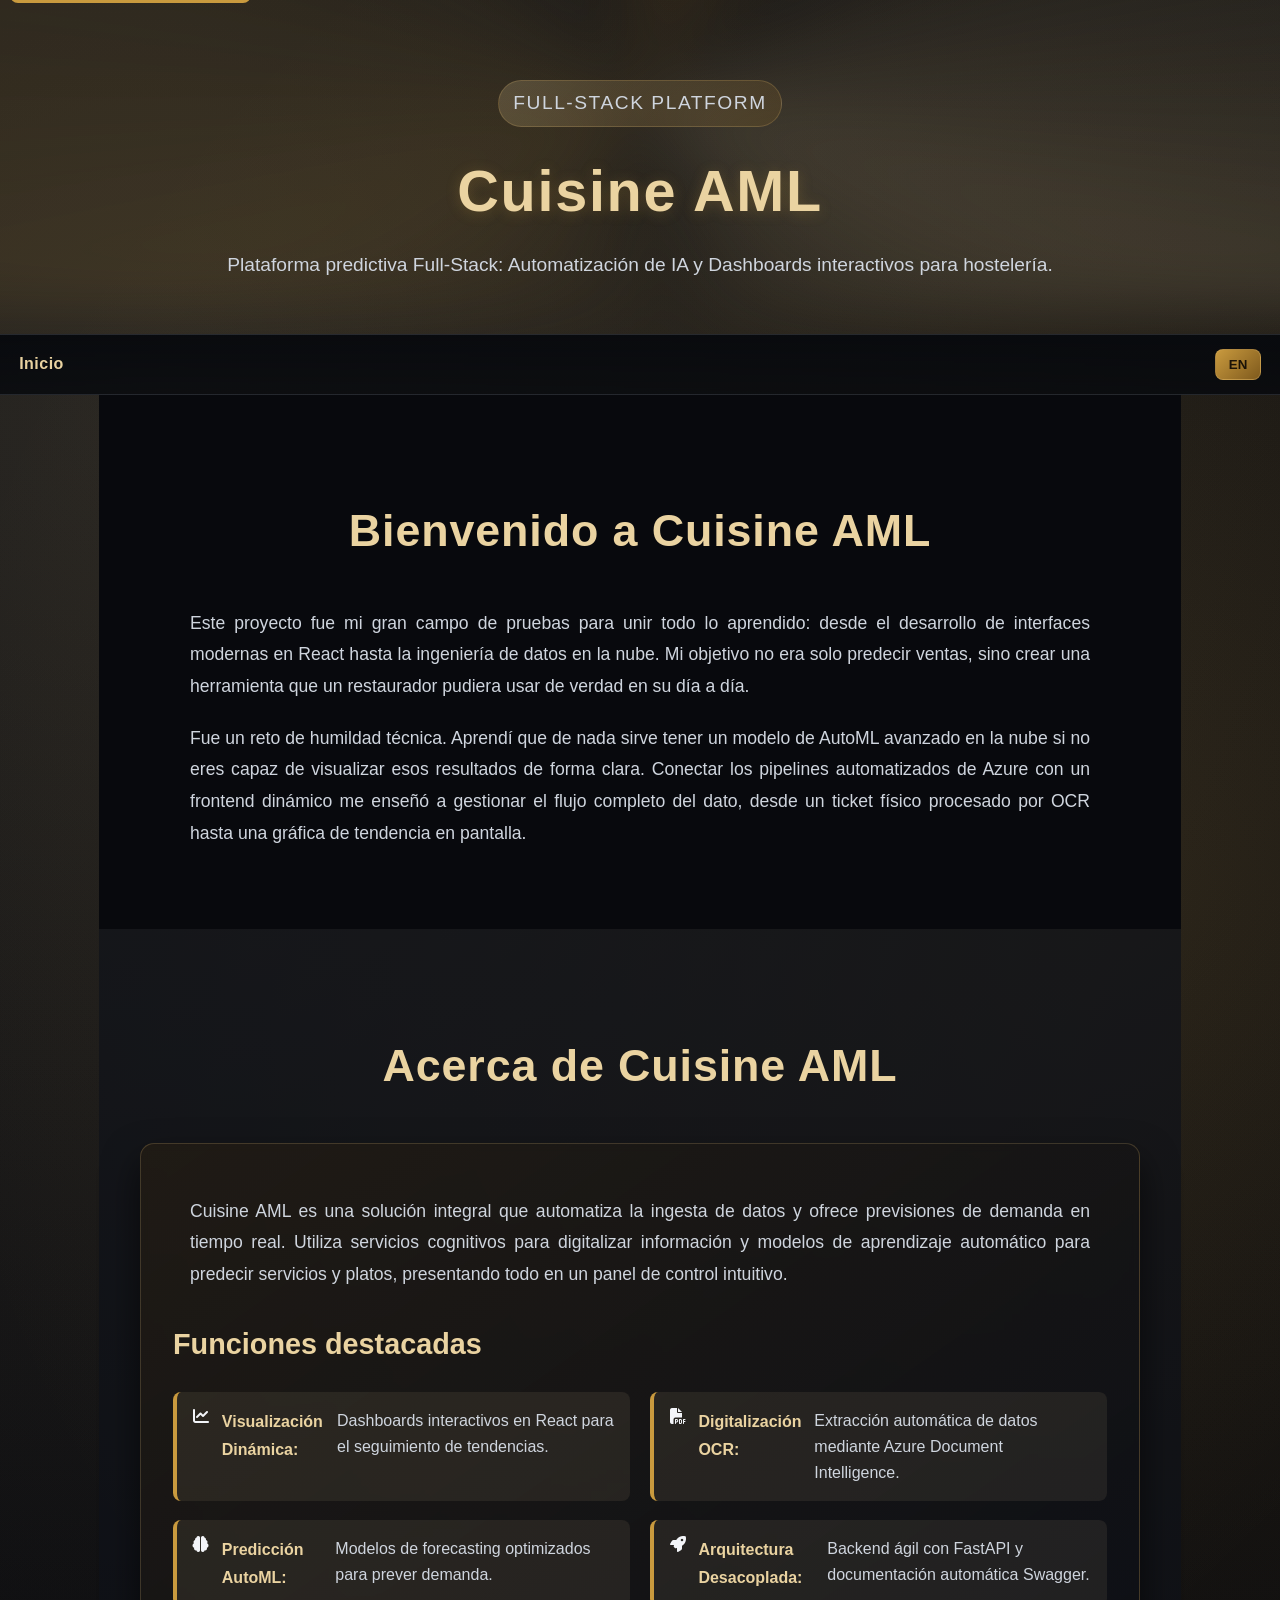
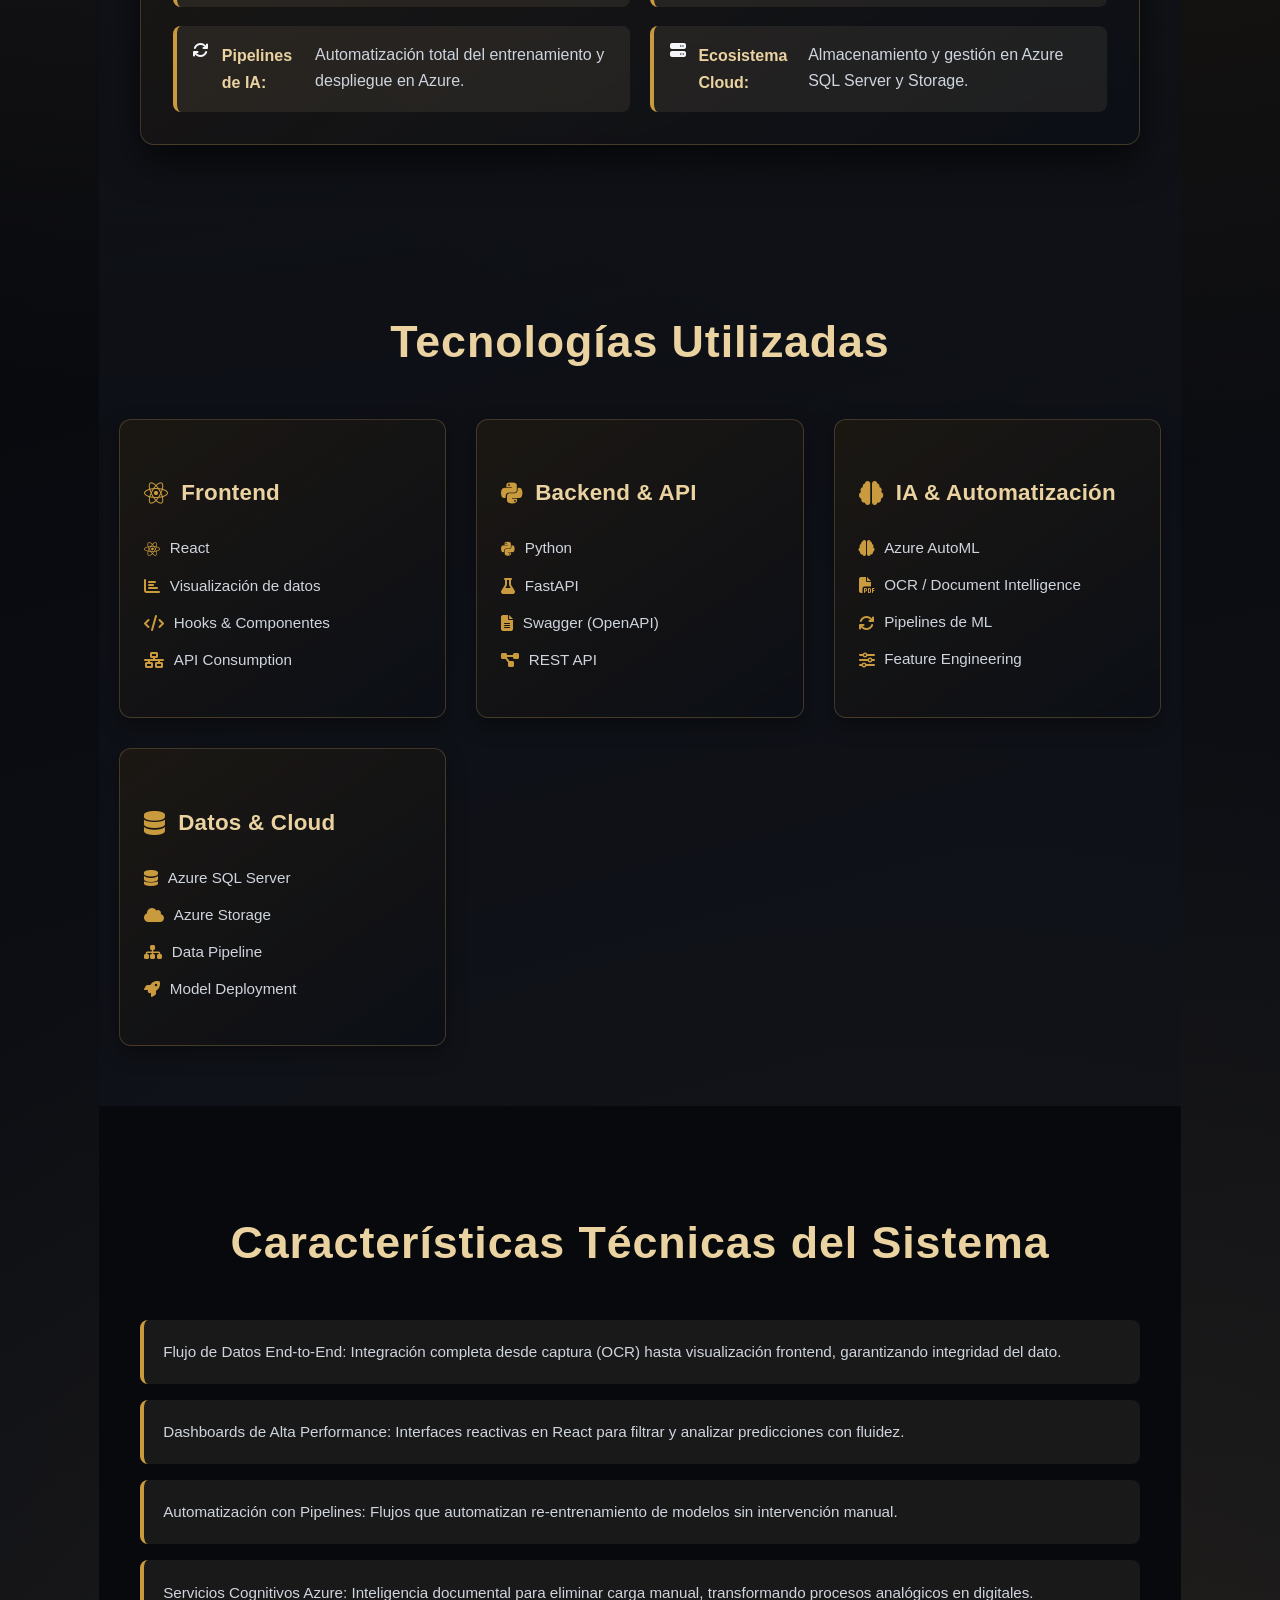
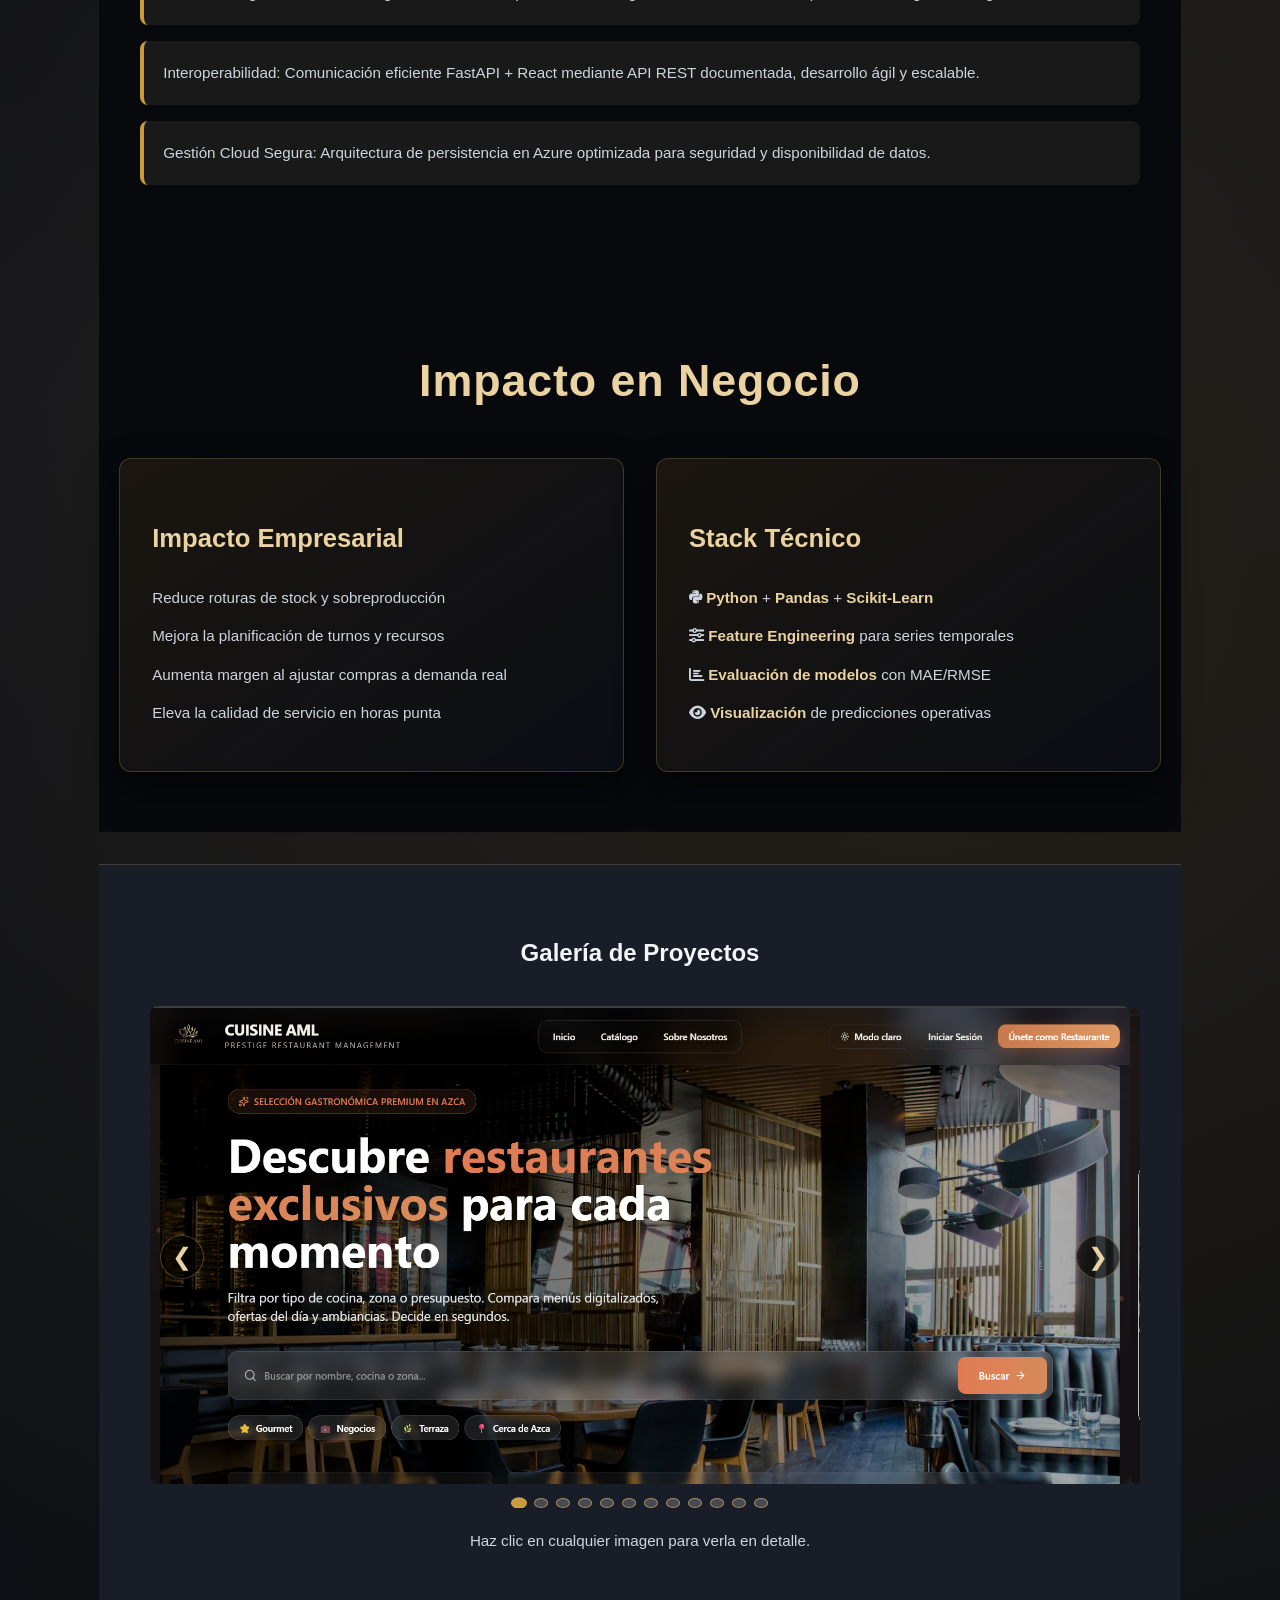
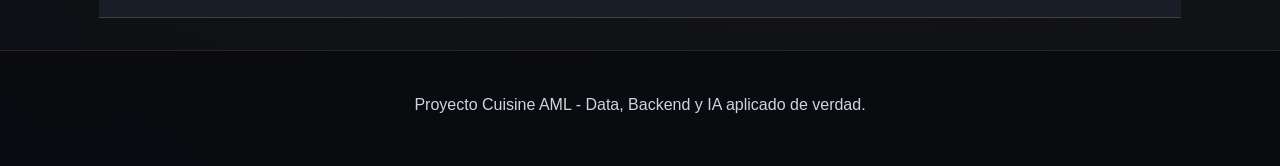
==== amlCuisine.html @ eb619cc2 "Nuevo portfolio mejorado" ====
﻿<!doctype html>
<html lang="es">
  <head>
    <meta charset="UTF-8" />
    <meta name="viewport" content="width=device-width, initial-scale=1.0" />
    <title>Cuisine AML - Plataforma predictiva Full-Stack</title>
    <meta
      name="description"
      content="Cuisine AML: Plataforma predictiva Full-Stack con Automatización de IA y Dashboards interactivos para hostelería."
    />
    <link
      rel="stylesheet"
      href="https://cdnjs.cloudflare.com/ajax/libs/font-awesome/6.2.0/css/all.min.css"
      crossorigin="anonymous"
      referrerpolicy="no-referrer"
    />
    <link rel="stylesheet" href="styles/amlCuisine.css" />
  </head>
  <body>
    <a class="skip-link" href="#main-content" data-i18n="skipToMain"
      >Saltar al contenido principal</a
    >

    <header class="hero">
      <div class="hero-inner">
        <p class="badge" data-i18n="badge">Full-Stack Platform</p>
        <h1 data-i18n="title">Cuisine AML</h1>
        <p data-i18n="subtitle">
          Plataforma predictiva Full-Stack: Automatización de IA y Dashboards
          interactivos para hostelería.
        </p>
      </div>
    </header>

    <nav aria-label="Navegacion principal">
      <a class="home-link" href="index.html" data-i18n="backHome">Inicio</a>
      <button id="lang-toggle" type="button" aria-label="Cambiar idioma">
        EN
      </button>
    </nav>

    <main id="main-content" class="container">
      <!-- SECTION: WELCOME -->
      <section id="bienvenida" aria-labelledby="welcome-title">
        <h2 id="welcome-title" data-i18n="welcomeTitle">
          Bienvenido a Cuisine AML
        </h2>
        <p data-i18n="welcomeText1">
          Este proyecto fue mi gran campo de pruebas para unir todo lo
          aprendido: desde el desarrollo de interfaces modernas en React hasta
          la ingeniería de datos en la nube. Mi objetivo no era solo predecir
          ventas, sino crear una herramienta que un restaurador pudiera usar de
          verdad en su día a día.
        </p>
        <p data-i18n="welcomeText2">
          Fue un reto de humildad técnica. Aprendí que de nada sirve tener un
          modelo de AutoML avanzado en la nube si no eres capaz de visualizar
          esos resultados de forma clara. Conectar los pipelines automatizados
          de Azure con un frontend dinámico me enseñó a gestionar el flujo
          completo del dato, desde un ticket físico procesado por OCR hasta una
          gráfica de tendencia en pantalla.
        </p>
      </section>

      <!-- SECTION: ABOUT -->
      <section id="acerca" aria-labelledby="about-title">
        <h2 id="about-title" data-i18n="aboutTitle">Acerca de Cuisine AML</h2>
        <div class="info-card">
          <p data-i18n="aboutDesc">
            Cuisine AML es una solución integral que automatiza la ingesta de
            datos y ofrece previsiones de demanda en tiempo real. Utiliza
            servicios cognitivos para digitalizar información y modelos de
            aprendizaje automático para predecir servicios y platos, presentando
            todo en un panel de control intuitivo.
          </p>
          <h3 data-i18n="featuresTitle">Funciones destacadas</h3>
          <ul class="features-list">
            <li>
              <i class="fa-solid fa-chart-line"></i>
              <strong data-i18n="feature1TitleShort"
                >Visualización Dinámica:</strong
              >
              <span data-i18n="feature1Desc">
                Dashboards interactivos en React para el seguimiento de
                tendencias.</span
              >
            </li>
            <li>
              <i class="fa-solid fa-file-pdf"></i>
              <strong data-i18n="feature2TitleShort"
                >Digitalización OCR:</strong
              >
              <span data-i18n="feature2Desc">
                Extracción automática de datos mediante Azure Document
                Intelligence.</span
              >
            </li>
            <li>
              <i class="fa-solid fa-brain"></i>
              <strong data-i18n="feature3TitleShort">Predicción AutoML:</strong>
              <span data-i18n="feature3Desc">
                Modelos de forecasting optimizados para prever demanda.</span
              >
            </li>
            <li>
              <i class="fa-solid fa-rocket"></i>
              <strong data-i18n="feature4TitleShort"
                >Arquitectura Desacoplada:</strong
              >
              <span data-i18n="feature4Desc">
                Backend ágil con FastAPI y documentación automática
                Swagger.</span
              >
            </li>
            <li>
              <i class="fa-solid fa-arrows-rotate"></i>
              <strong data-i18n="feature5TitleShort">Pipelines de IA:</strong>
              <span data-i18n="feature5Desc">
                Automatización total del entrenamiento y despliegue en
                Azure.</span
              >
            </li>
            <li>
              <i class="fa-solid fa-server"></i>
              <strong data-i18n="feature6TitleShort">Ecosistema Cloud:</strong>
              <span data-i18n="feature6Desc">
                Almacenamiento y gestión en Azure SQL Server y Storage.</span
              >
            </li>
          </ul>
        </div>
      </section>

      <!-- SECTION: TECH STACK -->
      <section id="tecnologias" aria-labelledby="tech-title">
        <h2 id="tech-title" data-i18n="techTableTitle">
          Tecnologías Utilizadas
        </h2>
        <div class="tech-container">
          <div class="tech-block">
            <h3>
              <i class="fa-brands fa-react"></i>
              <span data-i18n="techFrontend">Frontend</span>
            </h3>
            <ul>
              <li><i class="fa-brands fa-react"></i> React</li>
              <li>
                <i class="fa-solid fa-chart-bar"></i> Visualización de datos
              </li>
              <li><i class="fa-solid fa-code"></i> Hooks & Componentes</li>
              <li><i class="fa-solid fa-network-wired"></i> API Consumption</li>
            </ul>
          </div>
          <div class="tech-block">
            <h3>
              <i class="fa-brands fa-python"></i>
              <span data-i18n="techBackend">Backend & API</span>
            </h3>
            <ul>
              <li><i class="fa-brands fa-python"></i> Python</li>
              <li><i class="fa-solid fa-flask"></i> FastAPI</li>
              <li><i class="fa-solid fa-file-lines"></i> Swagger (OpenAPI)</li>
              <li><i class="fa-solid fa-diagram-project"></i> REST API</li>
            </ul>
          </div>
          <div class="tech-block">
            <h3>
              <i class="fa-solid fa-brain"></i>
              <span data-i18n="techAI">IA & Automatización</span>
            </h3>
            <ul>
              <li><i class="fa-solid fa-brain"></i> Azure AutoML</li>
              <li>
                <i class="fa-solid fa-file-pdf"></i> OCR / Document Intelligence
              </li>
              <li><i class="fa-solid fa-arrows-rotate"></i> Pipelines de ML</li>
              <li><i class="fa-solid fa-sliders"></i> Feature Engineering</li>
            </ul>
          </div>
          <div class="tech-block">
            <h3>
              <i class="fa-solid fa-database"></i>
              <span data-i18n="techData">Datos & Cloud</span>
            </h3>
            <ul>
              <li><i class="fa-solid fa-database"></i> Azure SQL Server</li>
              <li><i class="fa-solid fa-cloud"></i> Azure Storage</li>
              <li><i class="fa-solid fa-sitemap"></i> Data Pipeline</li>
              <li><i class="fa-solid fa-rocket"></i> Model Deployment</li>
            </ul>
          </div>
        </div>
      </section>

      <!-- SECTION: TECHNICAL FEATURES -->
      <section id="caracteristicas" aria-labelledby="tech-features-title">
        <h2 id="tech-features-title" data-i18n="techFeaturesTitle">
          Características Técnicas del Sistema
        </h2>
        <div class="tech-features">
          <ul>
            <li data-i18n="techFeat1">
              <i class="fa-solid fa-check"></i>
              <strong>Flujo de Datos End-to-End:</strong> Integración completa
              desde captura (OCR) hasta visualización frontend, garantizando
              integridad del dato.
            </li>
            <li data-i18n="techFeat2">
              <i class="fa-solid fa-bolt"></i>
              <strong>Dashboards de Alta Performance:</strong> Interfaces
              reactivas en React para filtrar y analizar predicciones con
              fluidez.
            </li>
            <li data-i18n="techFeat3">
              <i class="fa-solid fa-arrows-rotate"></i>
              <strong>Automatización con Pipelines:</strong> Flujos que
              automatizan re-entrenamiento de modelos sin intervención manual.
            </li>
            <li data-i18n="techFeat4">
              <i class="fa-solid fa-brain"></i>
              <strong>Servicios Cognitivos Azure:</strong> Inteligencia
              documental para eliminar carga manual, transformando procesos
              analógicos en digitales.
            </li>
            <li data-i18n="techFeat5">
              <i class="fa-solid fa-link"></i>
              <strong>Interoperabilidad:</strong> Comunicación eficiente FastAPI
              + React mediante API REST documentada, desarrollo ágil y
              escalable.
            </li>
            <li data-i18n="techFeat6">
              <i class="fa-solid fa-shield"></i>
              <strong>Gestión Cloud Segura:</strong> Arquitectura de
              persistencia en Azure optimizada para seguridad y disponibilidad
              de datos.
            </li>
          </ul>
        </div>
      </section>

      <!-- SECTION: IMPACT & BUSINESS -->
      <section id="impacto" aria-label="Impacto y capacidades">
        <h2 data-i18n="impactAndBizTitle">Impacto en Negocio</h2>
        <div class="grid-two">
          <article class="card impact-card">
            <h3 data-i18n="impactTitle">
              <i class="fa-solid fa-chart-line"></i> Impacto Empresarial
            </h3>
            <ul>
              <li data-i18n="impact1">
                <i class="fa-solid fa-check"></i> Reduce roturas de stock y
                sobreproducción
              </li>
              <li data-i18n="impact2">
                <i class="fa-solid fa-check"></i> Mejora la planificación de
                turnos y recursos
              </li>
              <li data-i18n="impact3">
                <i class="fa-solid fa-check"></i> Aumenta margen al ajustar
                compras a demanda real
              </li>
              <li data-i18n="impact4">
                <i class="fa-solid fa-check"></i> Eleva la calidad de servicio
                en horas punta
              </li>
            </ul>
          </article>

          <article class="card impact-card">
            <h3 data-i18n="techTitle">
              <i class="fa-solid fa-wrench"></i> Stack Técnico
            </h3>
            <ul>
              <li>
                <i class="fa-brands fa-python"></i> <strong>Python</strong> +
                <strong>Pandas</strong> + <strong>Scikit-Learn</strong>
              </li>
              <li>
                <i class="fa-solid fa-sliders"></i>
                <strong>Feature Engineering</strong> para series temporales
              </li>
              <li>
                <i class="fa-solid fa-chart-bar"></i>
                <strong>Evaluación de modelos</strong> con MAE/RMSE
              </li>
              <li>
                <i class="fa-solid fa-eye"></i>
                <strong>Visualización</strong> de predicciones operativas
              </li>
            </ul>
          </article>
        </div>
      </section>

      <!-- SECTION: GALLERY -->
      <section id="galeria" aria-labelledby="gallery-title">
        <h2 id="gallery-title" data-i18n="galeriaTitle">
          Galería de Proyectos
        </h2>
        <div class="carousel-container">
          <div class="carousel">
            <img
              src="./icons/AmlCousineFoto1.png"
              alt="Cuisine AML 1"
              loading="lazy"
              decoding="async"
            />
            <img
              src="./icons/AmlCousineFoto2.png"
              alt="Cuisine AML 2"
              loading="lazy"
              decoding="async"
            />
            <img
              src="./icons/AmlCousineFoto3.png"
              alt="Cuisine AML 3"
              loading="lazy"
              decoding="async"
            />
            <img
              src="./icons/AmlCousineFoto4.png"
              alt="Cuisine AML 4"
              loading="lazy"
              decoding="async"
            />
            <img
              src="./icons/AmlCousineFoto5.png"
              alt="Cuisine AML 5"
              loading="lazy"
              decoding="async"
            />
            <img
              src="./icons/AmlCousineFoto6.png"
              alt="Cuisine AML 6"
              loading="lazy"
              decoding="async"
            />
            <img
              src="./icons/AmlCousineFoto7.png"
              alt="Cuisine AML 7"
              loading="lazy"
              decoding="async"
            />
            <img
              src="./icons/AmlCousineFoto8.png"
              alt="Cuisine AML 8"
              loading="lazy"
              decoding="async"
            />
            <img
              src="./icons/AmlCousineFoto9.png"
              alt="Cuisine AML 9"
              loading="lazy"
              decoding="async"
            />
            <img
              src="./icons/AmlCousineFoto10.png"
              alt="Cuisine AML 10"
              loading="lazy"
              decoding="async"
            />
            <img
              src="./icons/AmlCousineFoto11.png"
              alt="Cuisine AML 11"
              loading="lazy"
              decoding="async"
            />
            <img
              src="./icons/AmlCousineFoto12.png"
              alt="Cuisine AML 12"
              loading="lazy"
              decoding="async"
            />
          </div>
          <button class="carousel-arrow left" aria-label="Anterior">
            &#10094;
          </button>
          <button class="carousel-arrow right" aria-label="Siguiente">
            &#10095;
          </button>
          <div class="carousel-dots" aria-label="Selector de diapositiva"></div>
        </div>
        <p data-i18n="galeriaInstruction">
          Haz clic en cualquier imagen para verla en detalle.
        </p>
      </section>
    </main>

    <!-- MODAL PARA AMPLIAR IMAGEN -->
    <div id="modal" class="modal" role="dialog" aria-modal="true">
      <div class="modal-content">
        <button
          class="modal-arrow modal-arrow-left"
          aria-label="Imagen anterior"
        >
          &#10094;
        </button>
        <img id="modal-image" src="" alt="Imagen ampliada" />
        <button
          class="modal-arrow modal-arrow-right"
          aria-label="Imagen siguiente"
        >
          &#10095;
        </button>
        <span class="modal-close" aria-label="Cerrar modal">&times;</span>
      </div>
    </div>

    <footer>
      <p data-i18n="footer">
        Proyecto Cuisine AML - Data, Backend y IA aplicado de verdad.
      </p>
    </footer>

    <script>
      const translations = {
        es: {
          skipToMain: "Saltar al contenido principal",
          backHome: "Inicio",
          badge: "Full-Stack Platform",
          title: "Cuisine AML",
          subtitle:
            "Plataforma predictiva Full-Stack: Automatización de IA y Dashboards interactivos para hostelería.",
          welcomeTitle: "Bienvenido a Cuisine AML",
          welcomeText1:
            "Este proyecto fue mi gran campo de pruebas para unir todo lo aprendido: desde el desarrollo de interfaces modernas en React hasta la ingeniería de datos en la nube. Mi objetivo no era solo predecir ventas, sino crear una herramienta que un restaurador pudiera usar de verdad en su día a día.",
          welcomeText2:
            "Fue un reto de humildad técnica. Aprendí que de nada sirve tener un modelo de AutoML avanzado en la nube si no eres capaz de visualizar esos resultados de forma clara. Conectar los pipelines automatizados de Azure con un frontend dinámico me enseñó a gestionar el flujo completo del dato, desde un ticket físico procesado por OCR hasta una gráfica de tendencia en pantalla.",
          aboutTitle: "Acerca de Cuisine AML",
          aboutDesc:
            "Cuisine AML es una solución integral que automatiza la ingesta de datos y ofrece previsiones de demanda en tiempo real. Utiliza servicios cognitivos para digitalizar información y modelos de aprendizaje automático para predecir servicios y platos, presentando todo en un panel de control intuitivo.",
          featuresTitle: "Funciones destacadas",
          feature1TitleShort: "Visualización Dinámica:",
          feature1Desc:
            "Dashboards interactivos en React para el seguimiento de tendencias.",
          feature2TitleShort: "Digitalización OCR:",
          feature2Desc:
            "Extracción automática de datos mediante Azure Document Intelligence.",
          feature3TitleShort: "Predicción AutoML:",
          feature3Desc:
            "Modelos de forecasting optimizados para prever demanda.",
          feature4TitleShort: "Arquitectura Desacoplada:",
          feature4Desc:
            "Backend ágil con FastAPI y documentación automática Swagger.",
          feature5TitleShort: "Pipelines de IA:",
          feature5Desc:
            "Automatización total del entrenamiento y despliegue en Azure.",
          feature6TitleShort: "Ecosistema Cloud:",
          feature6Desc:
            "Almacenamiento y gestión en Azure SQL Server y Storage.",
          techTableTitle: "Tecnologías Utilizadas",
          techFrontend: "Frontend",
          techBackend: "Backend & API",
          techAI: "IA & Automatización",
          techData: "Datos & Cloud",
          techFeaturesTitle: "Características Técnicas del Sistema",
          techFeat1:
            "Flujo de Datos End-to-End: Integración completa desde captura (OCR) hasta visualización frontend, garantizando integridad del dato.",
          techFeat2:
            "Dashboards de Alta Performance: Interfaces reactivas en React para filtrar y analizar predicciones con fluidez.",
          techFeat3:
            "Automatización con Pipelines: Flujos que automatizan re-entrenamiento de modelos sin intervención manual.",
          techFeat4:
            "Servicios Cognitivos Azure: Inteligencia documental para eliminar carga manual, transformando procesos analógicos en digitales.",
          techFeat5:
            "Interoperabilidad: Comunicación eficiente FastAPI + React mediante API REST documentada, desarrollo ágil y escalable.",
          techFeat6:
            "Gestión Cloud Segura: Arquitectura de persistencia en Azure optimizada para seguridad y disponibilidad de datos.",
          impactAndBizTitle: "Impacto en Negocio",
          impactTitle: "Impacto Empresarial",
          impact1: "Reduce roturas de stock y sobreproducción",
          impact2: "Mejora la planificación de turnos y recursos",
          impact3: "Aumenta margen al ajustar compras a demanda real",
          impact4: "Eleva la calidad de servicio en horas punta",
          techTitle: "Stack Técnico",
          galeriaTitle: "Galería de Proyectos",
          galeriaInstruction:
            "Haz clic en cualquier imagen para verla en detalle.",
          footer:
            "Proyecto Cuisine AML - Data, Backend y IA aplicado de verdad.",
        },
        en: {
          skipToMain: "Skip to main content",
          backHome: "Home",
          badge: "Full-Stack Platform",
          title: "Cuisine AML",
          subtitle:
            "Full-Stack Predictive Platform: AI Automation & Interactive Dashboards for Hospitality.",
          welcomeTitle: "Welcome to Cuisine AML",
          welcomeText1:
            "This project was my great testing ground to bring together everything I've learned: from developing modern interfaces in React to cloud data engineering. My goal wasn't just to predict sales, but to create a tool that a restaurant owner could actually use in their daily operations.",
          welcomeText2:
            "It was a challenge of technical humility. I learned that having an advanced AutoML model in the cloud means nothing if you can't visualize those results clearly. Connecting automated Azure pipelines with a dynamic frontend taught me how to manage the complete data flow, from a physical ticket processed by OCR to a trend chart on screen.",
          aboutTitle: "About Cuisine AML",
          aboutDesc:
            "Cuisine AML is a comprehensive solution that automates data ingestion and delivers real-time demand forecasting. It uses cognitive services to digitize information and machine learning models to predict services and dishes, presenting everything in an intuitive control panel.",
          featuresTitle: "Key Features",
          feature1TitleShort: "Dynamic Visualization:",
          feature1Desc:
            "Interactive React dashboards for tracking trends and forecasts.",
          feature2TitleShort: "OCR Digitization:",
          feature2Desc:
            "Automatic data extraction via Azure Document Intelligence.",
          feature3TitleShort: "AutoML Forecasting:",
          feature3Desc: "Optimized forecasting models to predict demand.",
          feature4TitleShort: "Decoupled Architecture:",
          feature4Desc:
            "Agile backend with FastAPI and automatic Swagger documentation.",
          feature5TitleShort: "AI Pipelines:",
          feature5Desc:
            "Full automation of model training and deployment in Azure.",
          feature6TitleShort: "Cloud Ecosystem:",
          feature6Desc:
            "Storage and management on Azure SQL Server and Storage.",
          techTableTitle: "Technologies Used",
          techFrontend: "Frontend",
          techBackend: "Backend & API",
          techAI: "AI & Automation",
          techData: "Data & Cloud",
          techFeaturesTitle: "Technical System Features",
          techFeat1:
            "End-to-End Data Flow: Complete integration from capture (OCR) to frontend visualization, ensuring data integrity.",
          techFeat2:
            "High-Performance Dashboards: Reactive interfaces in React to filter and analyze forecasts smoothly.",
          techFeat3:
            "Automation with Pipelines: Flows that automate model retraining without manual intervention.",
          techFeat4:
            "Azure Cognitive Services: Document intelligence to eliminate manual data entry, transforming analog processes to digital.",
          techFeat5:
            "Interoperability: Efficient FastAPI + React communication via documented REST API, agile and scalable development.",
          techFeat6:
            "Secure Cloud Management: Persistence architecture in Azure optimized for security and data availability.",
          impactAndBizTitle: "Business Impact",
          impactTitle: "Business Impact",
          impact1: "Reduces stockouts and overproduction",
          impact2: "Improves shift and resource planning",
          impact3: "Increases margin by aligning purchases with real demand",
          impact4: "Improves service quality during peak hours",
          techTitle: "Technical Stack",
          galeriaTitle: "Project Gallery",
          galeriaInstruction: "Click any image to view it in detail.",
          footer: "Cuisine AML project - Applied Data, Backend and AI.",
        },
      };

      let currentLang = "es";

      function updateLanguage() {
        document.documentElement.lang = currentLang;
        document.querySelectorAll("[data-i18n]").forEach((el) => {
          const key = el.getAttribute("data-i18n");
          const value =
            translations[currentLang] && translations[currentLang][key];
          if (value) el.textContent = value;
        });
      }

      const langToggle = document.getElementById("lang-toggle");
      langToggle.addEventListener("click", () => {
        currentLang = currentLang === "es" ? "en" : "es";
        langToggle.textContent = currentLang === "es" ? "EN" : "ES";
        langToggle.setAttribute(
          "aria-label",
          currentLang === "es" ? "Switch language" : "Cambiar idioma",
        );
        updateLanguage();
      });

      updateLanguage();

      // Carrusel manual + autoplay robusto
      const carousel = document.querySelector(".carousel");
      const images = document.querySelectorAll(".carousel img");
      const leftArrow = document.querySelector(".carousel-arrow.left");
      const rightArrow = document.querySelector(".carousel-arrow.right");
      const carouselContainer = document.querySelector(".carousel-container");
      const dotsContainer = document.querySelector(".carousel-dots");
      let index = 0;
      const totalImages = images.length;
      let autoPlayInterval = null;
      let touchStartX = 0;
      let touchEndX = 0;

      const hasCarousel =
        carousel && leftArrow && rightArrow && totalImages > 0;

      function showImage(i) {
        if (!hasCarousel) return;
        const imageWidth = images[0].offsetWidth;
        carousel.style.transform = `translateX(${-i * imageWidth}px)`;
        if (dotsContainer) {
          dotsContainer
            .querySelectorAll(".carousel-dot")
            .forEach((dot, dotIndex) => {
              dot.classList.toggle("active", dotIndex === index);
            });
        }
      }

      function nextImage() {
        if (!hasCarousel) return;
        index = (index + 1) % totalImages;
        showImage(index);
      }

      function prevImage() {
        if (!hasCarousel) return;
        index = (index - 1 + totalImages) % totalImages;
        showImage(index);
      }

      function stopAutoPlay() {
        if (autoPlayInterval) {
          clearInterval(autoPlayInterval);
          autoPlayInterval = null;
        }
      }

      function startAutoPlay() {
        if (!hasCarousel || autoPlayInterval || totalImages < 2) return;
        autoPlayInterval = setInterval(nextImage, 5000);
      }

      function renderDots() {
        if (!dotsContainer || totalImages < 2) return;
        dotsContainer.innerHTML = "";
        for (let i = 0; i < totalImages; i += 1) {
          const dot = document.createElement("button");
          dot.type = "button";
          dot.className = "carousel-dot";
          dot.setAttribute("aria-label", `Ir a imagen ${i + 1}`);
          dot.addEventListener("click", () => {
            index = i;
            showImage(index);
            stopAutoPlay();
            startAutoPlay();
          });
          dotsContainer.appendChild(dot);
        }
      }

      function handleSwipe() {
        if (touchStartX - touchEndX > 50) {
          nextImage();
        } else if (touchEndX - touchStartX > 50) {
          prevImage();
        }
      }

      if (hasCarousel) {
        renderDots();

        rightArrow.addEventListener("click", () => {
          nextImage();
          stopAutoPlay();
          startAutoPlay();
        });

        leftArrow.addEventListener("click", () => {
          prevImage();
          stopAutoPlay();
          startAutoPlay();
        });

        carousel.addEventListener("mouseenter", stopAutoPlay);
        carousel.addEventListener("mouseleave", startAutoPlay);

        if (carouselContainer) {
          carouselContainer.addEventListener(
            "touchstart",
            (e) => {
              touchStartX = e.changedTouches[0].screenX;
              stopAutoPlay();
            },
            { passive: true },
          );
          carouselContainer.addEventListener(
            "touchend",
            (e) => {
              touchEndX = e.changedTouches[0].screenX;
              handleSwipe();
              startAutoPlay();
            },
            { passive: true },
          );
        }

        document.addEventListener("visibilitychange", () => {
          if (document.hidden) stopAutoPlay();
          else startAutoPlay();
        });

        showImage(index);
        startAutoPlay();
      }

      // Modal para ampliar imagen y navegación dentro del modal
      let currentModalIndex = 0;
      const modal = document.getElementById("modal");
      const modalImage = document.getElementById("modal-image");
      const modalClose = document.querySelector(".modal-close");
      const modalArrowLeft = document.querySelector(".modal-arrow-left");
      const modalArrowRight = document.querySelector(".modal-arrow-right");
      const hasModal =
        modal &&
        modalImage &&
        modalClose &&
        modalArrowLeft &&
        modalArrowRight &&
        totalImages > 0;

      if (hasModal) {
        images.forEach((img, i) => {
          img.addEventListener("click", () => {
            currentModalIndex = i;
            modal.classList.add("active");
            modalImage.src = img.src;
            stopAutoPlay();
          });
        });
      }

      function updateModalImage(index) {
        if (!hasModal) return;
        modalImage.src = images[index].src;
      }

      if (hasModal) {
        modalArrowLeft.addEventListener("click", (e) => {
          e.stopPropagation();
          currentModalIndex =
            (currentModalIndex - 1 + totalImages) % totalImages;
          updateModalImage(currentModalIndex);
        });

        modalArrowRight.addEventListener("click", (e) => {
          e.stopPropagation();
          currentModalIndex = (currentModalIndex + 1) % totalImages;
          updateModalImage(currentModalIndex);
        });

        modalClose.addEventListener("click", () => {
          modal.classList.remove("active");
          startAutoPlay();
        });

        modal.addEventListener("click", (e) => {
          if (e.target === modal) {
            modal.classList.remove("active");
            startAutoPlay();
          }
        });
      }

      // Cerrar modal con tecla Escape y navegación con flechas del teclado
      document.addEventListener("keydown", (e) => {
        if (!hasModal) return;
        if (modal.classList.contains("active")) {
          if (e.key === "Escape") {
            modal.classList.remove("active");
            startAutoPlay();
          } else if (e.key === "ArrowLeft") {
            currentModalIndex =
              (currentModalIndex - 1 + totalImages) % totalImages;
            updateModalImage(currentModalIndex);
          } else if (e.key === "ArrowRight") {
            currentModalIndex = (currentModalIndex + 1) % totalImages;
            updateModalImage(currentModalIndex);
          }
        }
      });

      // Ajuste del carrusel al redimensionar la ventana
      window.addEventListener("resize", () => {
        if (hasCarousel) showImage(index);
      });
    </script>
  </body>
</html>
---- styles/amlCuisine.css ----
:root {
  --bg-dark: #08090d;
  --bg-mid: #11141b;
  --bg-soft: #181d27;
  --gold-main: #c99a3e;
  --gold-bright: #ead3a1;
  --gold-deep: #7f5a1d;
  --text-main: #f3f5f9;
  --text-soft: #cfd5de;
  --border-soft: rgba(212, 175, 104, 0.24);
  --shadow-heavy: 0 18px 36px rgba(0, 0, 0, 0.58);
}

* {
  box-sizing: border-box;
}

html {
  scroll-behavior: smooth;
}

body {
  margin: 0;
  font-family: "Trebuchet MS", "Segoe UI", Tahoma, Geneva, Verdana, sans-serif;
  background:
    radial-gradient(
      circle at 12% 8%,
      rgba(234, 211, 161, 0.16),
      transparent 34%
    ),
    radial-gradient(
      circle at 86% 18%,
      rgba(201, 154, 62, 0.14),
      transparent 28%
    ),
    radial-gradient(circle at 72% 76%, rgba(127, 90, 29, 0.2), transparent 38%),
    linear-gradient(
      165deg,
      #05060a 0%,
      var(--bg-dark) 34%,
      var(--bg-mid) 68%,
      #0a0d12 100%
    );
  color: var(--text-main);
  line-height: 1.7;
  min-height: 100vh;
}

.skip-link {
  position: absolute;
  top: -40px;
  left: 10px;
  background: var(--gold-main);
  color: #0b0f16;
  font-weight: 700;
  text-decoration: none;
  padding: 0.5rem 0.85rem;
  border-radius: 8px;
  z-index: 1000;
}

.skip-link:focus {
  top: 10px;
}

.hero {
  padding: 5rem 1.2rem 3.3rem;
  text-align: center;
  position: relative;
  overflow: hidden;
}

.hero::before {
  content: "";
  position: absolute;
  inset: -35% -10% auto -10%;
  height: 130%;
  background: conic-gradient(
    from 50deg,
    transparent 0deg,
    rgba(234, 211, 161, 0.16) 55deg,
    transparent 120deg,
    rgba(201, 154, 62, 0.14) 200deg,
    transparent 285deg,
    rgba(127, 90, 29, 0.2) 330deg,
    transparent 360deg
  );
  filter: blur(32px);
  animation: glowRotate 24s linear infinite;
  pointer-events: none;
}

.hero-inner {
  max-width: 920px;
  margin: 0 auto;
  position: relative;
  z-index: 2;
}

.badge {
  display: inline-block;
  margin: 0;
  padding: 0.4rem 0.9rem;
  background: linear-gradient(
    135deg,
    rgba(234, 211, 161, 0.2),
    rgba(127, 90, 29, 0.24)
  );
  border: 1px solid var(--border-soft);
  border-radius: 999px;
  color: var(--gold-bright);
  font-size: 0.84rem;
  letter-spacing: 0.08em;
  text-transform: uppercase;
}

h1 {
  margin: 1rem 0 0.45rem;
  font-size: clamp(2.1rem, 5vw, 3.6rem);
  color: var(--gold-bright);
  letter-spacing: 0.03em;
  text-shadow: 0 2px 14px rgba(201, 154, 62, 0.25);
}

.hero p {
  margin: 0;
  color: var(--text-soft);
  font-size: clamp(1rem, 2.3vw, 1.2rem);
}

nav {
  position: sticky;
  top: 0;
  z-index: 100;
  display: flex;
  justify-content: space-between;
  align-items: center;
  gap: 1rem;
  padding: 0.85rem 1.2rem;
  background: linear-gradient(
    180deg,
    rgba(8, 10, 14, 0.96),
    rgba(8, 10, 14, 0.86)
  );
  backdrop-filter: blur(8px);
  border-top: 1px solid rgba(205, 214, 230, 0.14);
  border-bottom: 1px solid rgba(205, 214, 230, 0.14);
}

.home-link {
  color: var(--gold-bright);
  text-decoration: none;
  font-weight: 700;
  letter-spacing: 0.03em;
  transition: opacity 0.3s ease;
}

.home-link:hover {
  opacity: 0.8;
}

#lang-toggle {
  border: 1px solid rgba(212, 175, 104, 0.38);
  background: linear-gradient(135deg, var(--gold-main), var(--gold-deep));
  color: #1a1207;
  font-weight: 800;
  border-radius: 8px;
  padding: 0.45rem 0.78rem;
  cursor: pointer;
  transition:
    transform 0.2s ease,
    filter 0.2s ease;
}

#lang-toggle:hover {
  transform: translateY(-1px);
  filter: brightness(1.07);
}

.container {
  max-width: 1120px;
  margin: 0 auto;
  padding: 0 1.2rem;
}

/* SECTIONS STYLING */
main {
  padding: 0;
}

#bienvenida,
#acerca,
#tecnologias,
#caracteristicas,
#impacto {
  padding: 60px 20px;
  margin: 0;
}

#bienvenida,
#caracteristicas,
#impacto {
  background-color: var(--bg-dark);
}

#acerca,
#tecnologias {
  background-color: rgba(16, 19, 26, 0.72);
}

#bienvenida h2,
#acerca h2,
#tecnologias h2,
#caracteristicas h2,
#impacto h2 {
  font-size: 2.8rem;
  color: var(--gold-bright);
  margin-bottom: 40px;
  text-align: center;
  animation: fadeIn 1.2s ease forwards;
  letter-spacing: 0.02em;
}

#bienvenida p,
#acerca p {
  font-size: 1.1rem;
  color: var(--text-soft);
  max-width: 900px;
  margin: 20px auto;
  line-height: 1.8;
  text-align: justify;
}

/* INFO CARD */
.info-card {
  background: linear-gradient(
    145deg,
    rgba(38, 30, 19, 0.66) 0%,
    rgba(12, 15, 22, 0.9) 100%
  );
  padding: 2rem;
  border-radius: 14px;
  box-shadow: var(--shadow-heavy);
  border: 1px solid var(--border-soft);
  max-width: 1000px;
  margin: 0 auto;
  backdrop-filter: blur(4px);
  animation: fadeIn 1.5s ease forwards;
}

.info-card p {
  font-size: 1.1rem;
  margin-bottom: 1.5rem;
}

.info-card h3 {
  font-size: 1.8rem;
  color: var(--gold-bright);
  margin-bottom: 1.5rem;
  font-weight: 700;
}

.features-list {
  list-style: none;
  margin: 0;
  padding: 0;
  display: grid;
  grid-template-columns: repeat(auto-fit, minmax(300px, 1fr));
  gap: 1.2rem;
}

.features-list li {
  display: flex;
  gap: 0.8rem;
  padding: 1rem;
  background: rgba(234, 211, 161, 0.08);
  border-left: 4px solid var(--gold-main);
  border-radius: 8px;
  transition: all 0.3s ease;
}

.features-list li:hover {
  background: rgba(234, 211, 161, 0.14);
  transform: translateX(8px);
  border-left-color: var(--gold-bright);
}

.feature-icon {
  font-size: 1.4rem;
  color: var(--gold-bright);
  flex-shrink: 0;
  min-width: 40px;
  text-align: center;
  line-height: 1;
}

.features-list strong {
  color: var(--gold-bright);
  font-weight: 700;
}

.features-list span {
  color: var(--text-soft);
  line-height: 1.6;
}

/* TECH CONTAINER */
.tech-container {
  display: grid;
  grid-template-columns: repeat(auto-fit, minmax(260px, 1fr));
  gap: 30px;
  max-width: 1200px;
  margin: 0 auto;
  animation: fadeIn 1.5s ease forwards;
}

.tech-block {
  background: linear-gradient(
    145deg,
    rgba(33, 27, 18, 0.72),
    rgba(12, 15, 22, 0.9)
  );
  border: 1px solid var(--border-soft);
  padding: 2rem 1.5rem;
  border-radius: 12px;
  box-shadow: 0 8px 20px rgba(0, 0, 0, 0.35);
  transition: all 0.3s ease;
  backdrop-filter: blur(4px);
}

.tech-block:hover {
  transform: translateY(-12px);
  box-shadow: 0 16px 40px rgba(201, 154, 62, 0.24);
  border-color: var(--gold-main);
}

.tech-block h3 {
  font-size: 1.4rem;
  color: var(--gold-bright);
  margin-bottom: 1.5rem;
  font-weight: 700;
  letter-spacing: 0.01em;
  display: flex;
  align-items: center;
  gap: 0.8rem;
}

.tech-block h3 i {
  font-size: 1.5rem;
  color: var(--gold-main);
}

.tech-block ul {
  list-style: none;
  margin: 0;
  padding: 0;
  text-align: left;
}

.tech-block li {
  font-size: 0.95rem;
  color: var(--text-soft);
  margin-bottom: 0.8rem;
  padding-left: 0;
  line-height: 1.6;
  display: flex;
  align-items: center;
  gap: 0.6rem;
}

.tech-block li i {
  color: var(--gold-main);
  font-size: 1rem;
  flex-shrink: 0;
}

/* TECH FEATURES */
.tech-features {
  max-width: 1000px;
  margin: 0 auto;
}

.tech-features ul {
  list-style: none;
  margin: 0;
  padding: 0;
  display: flex;
  flex-direction: column;
  gap: 1rem;
}

.tech-features li {
  padding: 1.2rem;
  background: rgba(234, 211, 161, 0.08);
  border-left: 4px solid var(--gold-main);
  border-radius: 8px;
  color: var(--text-soft);
  font-size: 0.95rem;
  line-height: 1.7;
  transition: all 0.3s ease;
  display: flex;
  align-items: flex-start;
  gap: 0.8rem;
}

.tech-features li i {
  color: var(--gold-bright);
  font-size: 1.1rem;
  margin-top: 0.2rem;
  flex-shrink: 0;
}

.tech-features li:hover {
  background: rgba(234, 211, 161, 0.13);
  transform: translateX(6px);
  border-left-color: var(--gold-bright);
}

.tech-features strong {
  color: var(--gold-bright);
  font-weight: 700;
}

/* GRID TWO - IMPACT */
.grid-two {
  display: grid;
  grid-template-columns: repeat(auto-fit, minmax(320px, 1fr));
  gap: 2rem;
  max-width: 1100px;
  margin: 0 auto;
}

.impact-card {
  background: linear-gradient(
    145deg,
    rgba(34, 27, 18, 0.74),
    rgba(12, 15, 22, 0.92)
  );
  border: 1px solid var(--border-soft);
  padding: 2rem;
  border-radius: 12px;
  box-shadow: var(--shadow-heavy);
  backdrop-filter: blur(4px);
  transition: all 0.3s ease;
  animation: fadeIn 1.5s ease forwards;
}

.impact-card:hover {
  transform: translateY(-8px);
  box-shadow: 0 24px 48px rgba(201, 154, 62, 0.22);
}

.impact-card h3 {
  font-size: 1.6rem;
  color: var(--gold-bright);
  margin-bottom: 1.5rem;
  font-weight: 700;
}

.impact-card ul {
  list-style: none;
  margin: 0;
  padding: 0;
}

.impact-card li {
  color: var(--text-soft);
  margin-bottom: 0.8rem;
  padding-left: 0;
  line-height: 1.7;
  font-size: 0.95rem;
}

.impact-card li strong {
  color: var(--gold-bright);
  font-weight: 700;
}

/* FOOTER */
footer {
  text-align: center;
  padding: 1.5rem 1rem 2rem;
  color: var(--text-soft);
  border-top: 1px solid rgba(212, 175, 104, 0.16);
  background: rgba(8, 10, 14, 0.8);
  margin-top: 2rem;
}

/* ANIMATIONS */
@keyframes fadeIn {
  from {
    opacity: 0;
    transform: translateY(20px);
  }
  to {
    opacity: 1;
    transform: translateY(0);
  }
}

@keyframes glowRotate {
  from {
    transform: rotate(0deg);
  }
  to {
    transform: rotate(360deg);
  }
}

@keyframes shimmer {
  0% {
    transform: translateX(-120%);
    opacity: 0;
  }
  22% {
    opacity: 1;
  }
  45% {
    transform: translateX(120%);
    opacity: 0;
  }
  100% {
    transform: translateX(120%);
    opacity: 0;
  }
}

/* FOCUS STATES */
a:focus-visible,
button:focus-visible {
  outline: 2px solid var(--gold-main);
  outline-offset: 3px;
}

/* RESPONSIVE */
/* GALLERY CAROUSEL */
#galeria {
  background: var(--bg-soft);
  padding: 3rem 2rem;
  margin: 2rem 0;
  border-top: 1px solid var(--border-soft);
  border-bottom: 1px solid var(--border-soft);
}

#galeria h2 {
  text-align: center;
  margin-bottom: 2rem;
}

.carousel-container {
  position: relative;
  overflow: hidden;
  max-width: 1000px;
  margin: 20px auto;
  padding: 0 10px;
  border-radius: 12px;
}

.carousel {
  display: flex;
  transition: transform 0.5s ease-in-out;
}

.carousel img {
  width: 100%;
  flex-shrink: 0;
  cursor: pointer;
  transition:
    filter 0.3s ease,
    box-shadow 0.3s ease;
  border-radius: 8px;
}

.carousel img:hover {
  filter: brightness(1.1);
  box-shadow: 0 8px 24px rgba(201, 154, 62, 0.35);
}

.carousel-arrow {
  position: absolute;
  top: 50%;
  transform: translateY(-50%);
  background-color: rgba(0, 0, 0, 0.6);
  border: 1px solid rgba(212, 175, 104, 0.34);
  color: var(--gold-bright);
  padding: 10px 14px;
  font-size: 1.5rem;
  cursor: pointer;
  z-index: 10;
  transition:
    transform 0.2s ease,
    box-shadow 0.2s ease,
    background-color 0.2s ease;
  border-radius: 50%;
  display: flex;
  align-items: center;
  justify-content: center;
  width: 44px;
  height: 44px;
}

.carousel-arrow:hover {
  transform: translateY(-50%) scale(1.1);
  box-shadow: 0 0 15px rgba(234, 211, 161, 0.45);
  background-color: rgba(201, 154, 62, 0.2);
}

.carousel-arrow.left {
  left: 20px;
}
.carousel-arrow.right {
  right: 20px;
}

#galeria p {
  text-align: center;
  margin-top: 20px;
  font-size: 0.95rem;
  color: var(--text-soft);
}

.carousel-dots {
  display: flex;
  justify-content: center;
  align-items: center;
  gap: 0.5rem;
  margin-top: 0.9rem;
}

.carousel-dot {
  width: 10px;
  height: 10px;
  border-radius: 50%;
  border: 1px solid rgba(212, 175, 104, 0.65);
  background: rgba(255, 255, 255, 0.2);
  cursor: pointer;
  transition:
    transform 0.2s ease,
    background-color 0.2s ease;
}

.carousel-dot.active {
  background: var(--gold-main);
  transform: scale(1.15);
}

/* MODAL CON EFECTO BLUR */
.modal {
  display: none;
  position: fixed;
  z-index: 10000;
  left: 0;
  top: 0;
  width: 100%;
  height: 100%;
  overflow: auto;
  background-color: rgba(0, 0, 0, 0.9);
  align-items: center;
  justify-content: center;
  opacity: 0;
  transition: opacity 0.3s ease;
  backdrop-filter: blur(8px);
}

.modal.active {
  display: flex;
  opacity: 1;
}

.modal-content {
  position: relative;
  max-width: 90%;
  max-height: 90%;
  animation: fadeIn 0.5s ease;
}

.modal-content img {
  width: 100%;
  height: auto;
  border-radius: 8px;
  box-shadow: var(--shadow-heavy);
}

.modal-close {
  position: absolute;
  top: 15px;
  right: 15px;
  color: var(--gold-bright);
  font-size: 2.5rem;
  cursor: pointer;
  z-index: 101;
  background: rgba(0, 0, 0, 0.6);
  width: 50px;
  height: 50px;
  display: flex;
  align-items: center;
  justify-content: center;
  border-radius: 50%;
  border: 1px solid rgba(212, 175, 104, 0.34);
  transition: all 0.2s ease;
}

.modal-close:hover {
  background: rgba(201, 154, 62, 0.2);
  transform: scale(1.1);
}

.modal-arrow {
  position: absolute;
  top: 50%;
  transform: translateY(-50%);
  background-color: rgba(0, 0, 0, 0.6);
  border: 1px solid rgba(212, 175, 104, 0.34);
  color: var(--gold-bright);
  padding: 12px;
  font-size: 1.8rem;
  cursor: pointer;
  z-index: 101;
  border-radius: 50%;
  transition:
    transform 0.2s ease,
    box-shadow 0.2s ease,
    background-color 0.2s ease;
  width: 50px;
  height: 50px;
  display: flex;
  align-items: center;
  justify-content: center;
}

.modal-arrow:hover {
  transform: translateY(-50%) scale(1.1);
  box-shadow: 0 0 15px rgba(234, 211, 161, 0.45);
  background-color: rgba(201, 154, 62, 0.2);
}

.modal-arrow-left {
  left: 20px;
}
.modal-arrow-right {
  right: 20px;
}

@media (max-width: 1000px) {
  .features-list {
    grid-template-columns: 1fr;
  }

  .grid-two {
    grid-template-columns: 1fr;
  }

  #bienvenida h2,
  #acerca h2,
  #tecnologias h2,
  #caracteristicas h2,
  #impacto h2 {
    font-size: 2.2rem;
  }

  #galeria {
    padding: 2rem 1rem;
  }

  .carousel-arrow {
    padding: 8px 10px;
    font-size: 1.2rem;
    width: 40px;
    height: 40px;
  }

  .carousel-arrow.left {
    left: 10px;
  }
  .carousel-arrow.right {
    right: 10px;
  }

  .modal-arrow-left,
  .modal-arrow-right {
    left: 10px;
    right: auto;
  }
  .modal-arrow-right {
    left: auto;
    right: 10px;
  }
}

@media (max-width: 768px) {
  #bienvenida,
  #acerca,
  #tecnologias,
  #caracteristicas,
  #impacto {
    padding: 40px 16px;
  }

  #bienvenida h2,
  #acerca h2,
  #tecnologias h2,
  #caracteristicas h2,
  #impacto h2 {
    font-size: 1.8rem;
    margin-bottom: 30px;
  }

  .tech-container {
    grid-template-columns: 1fr;
    gap: 20px;
  }

  .features-list {
    grid-template-columns: 1fr;
  }

  .info-card {
    padding: 1.5rem;
  }
}
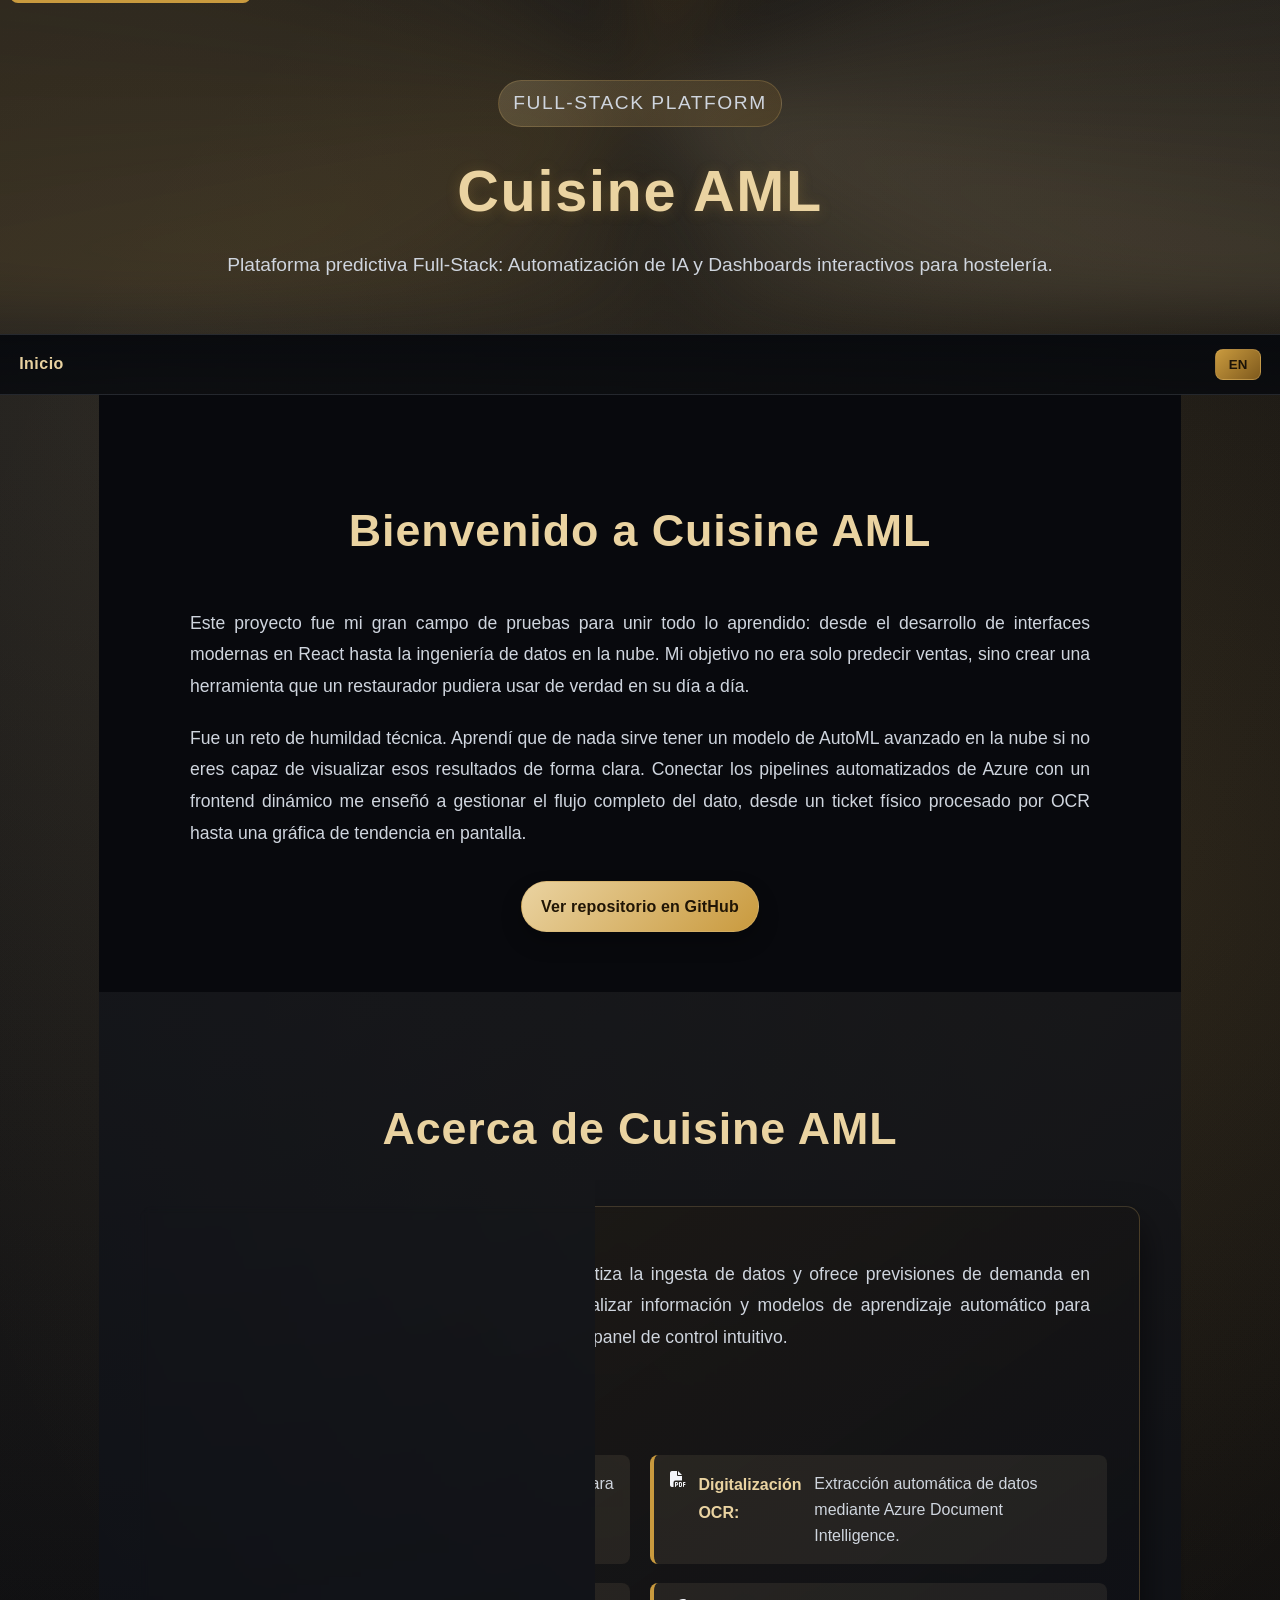
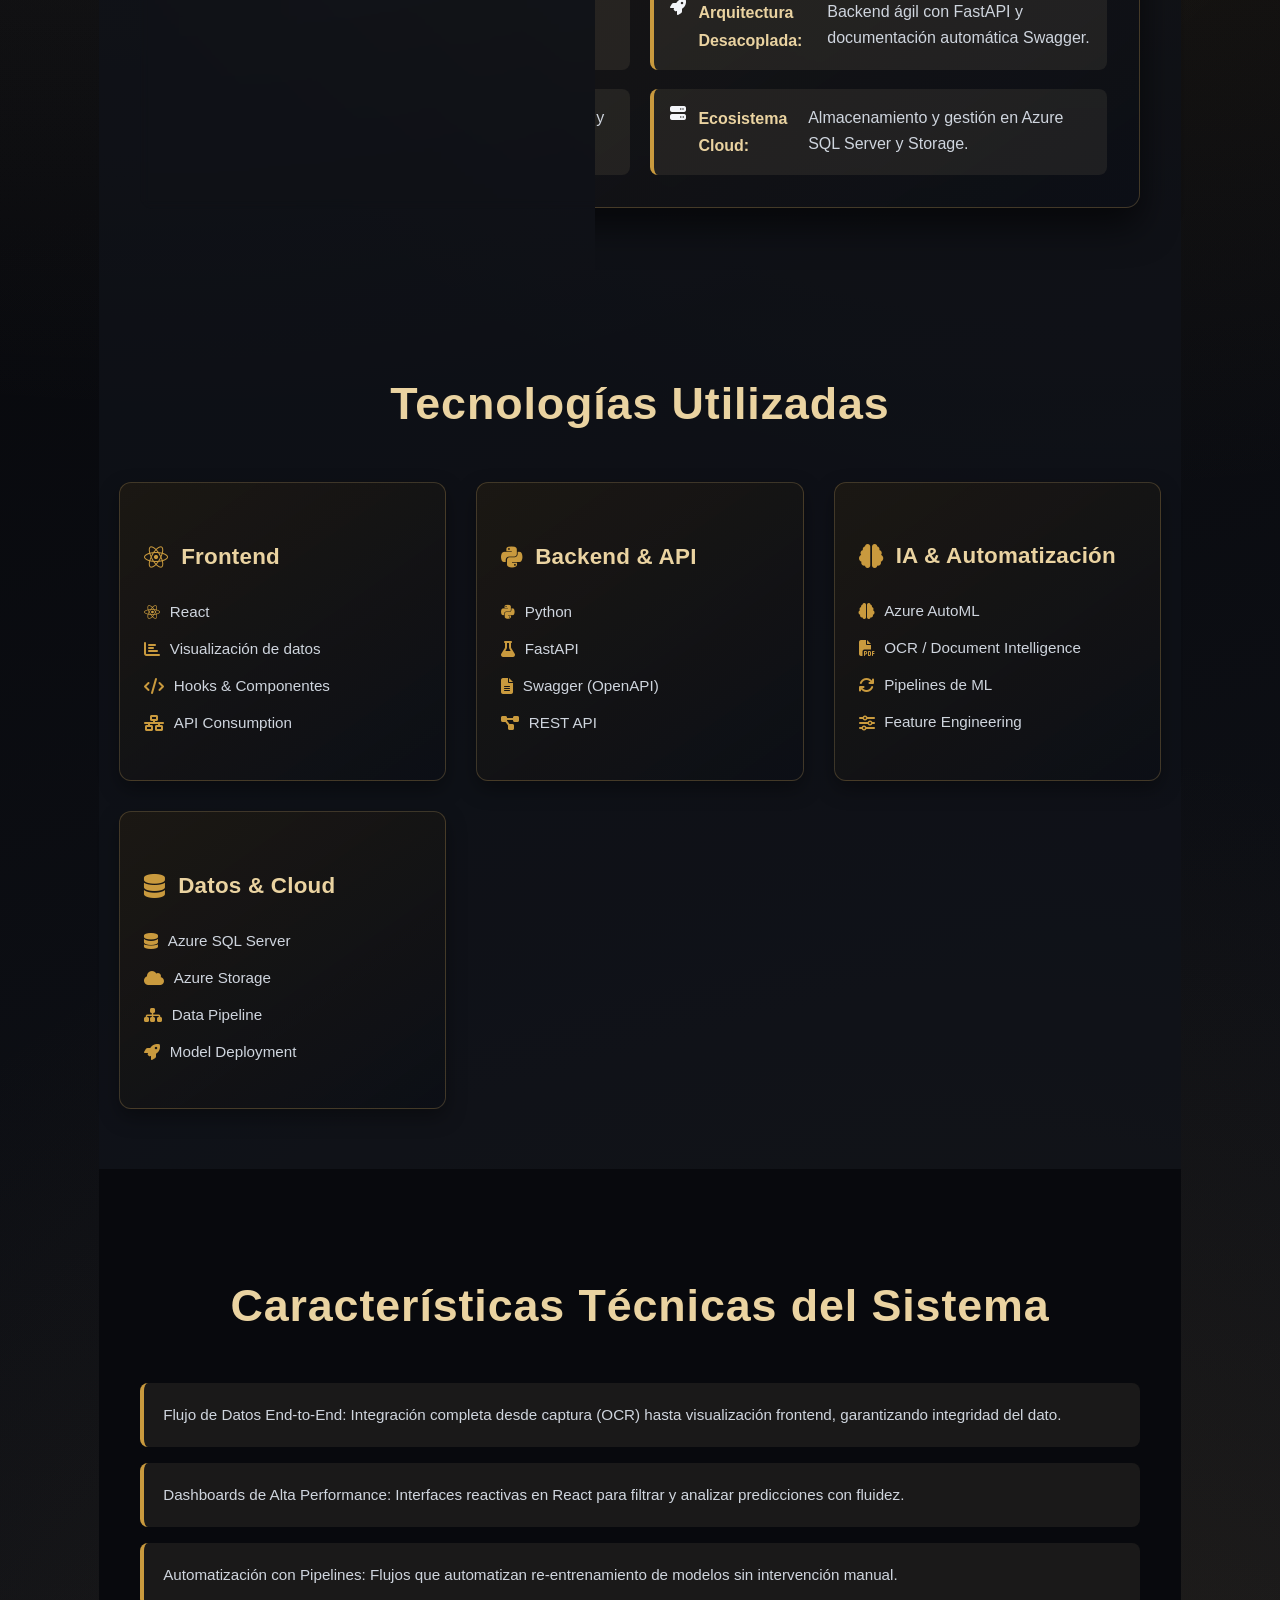
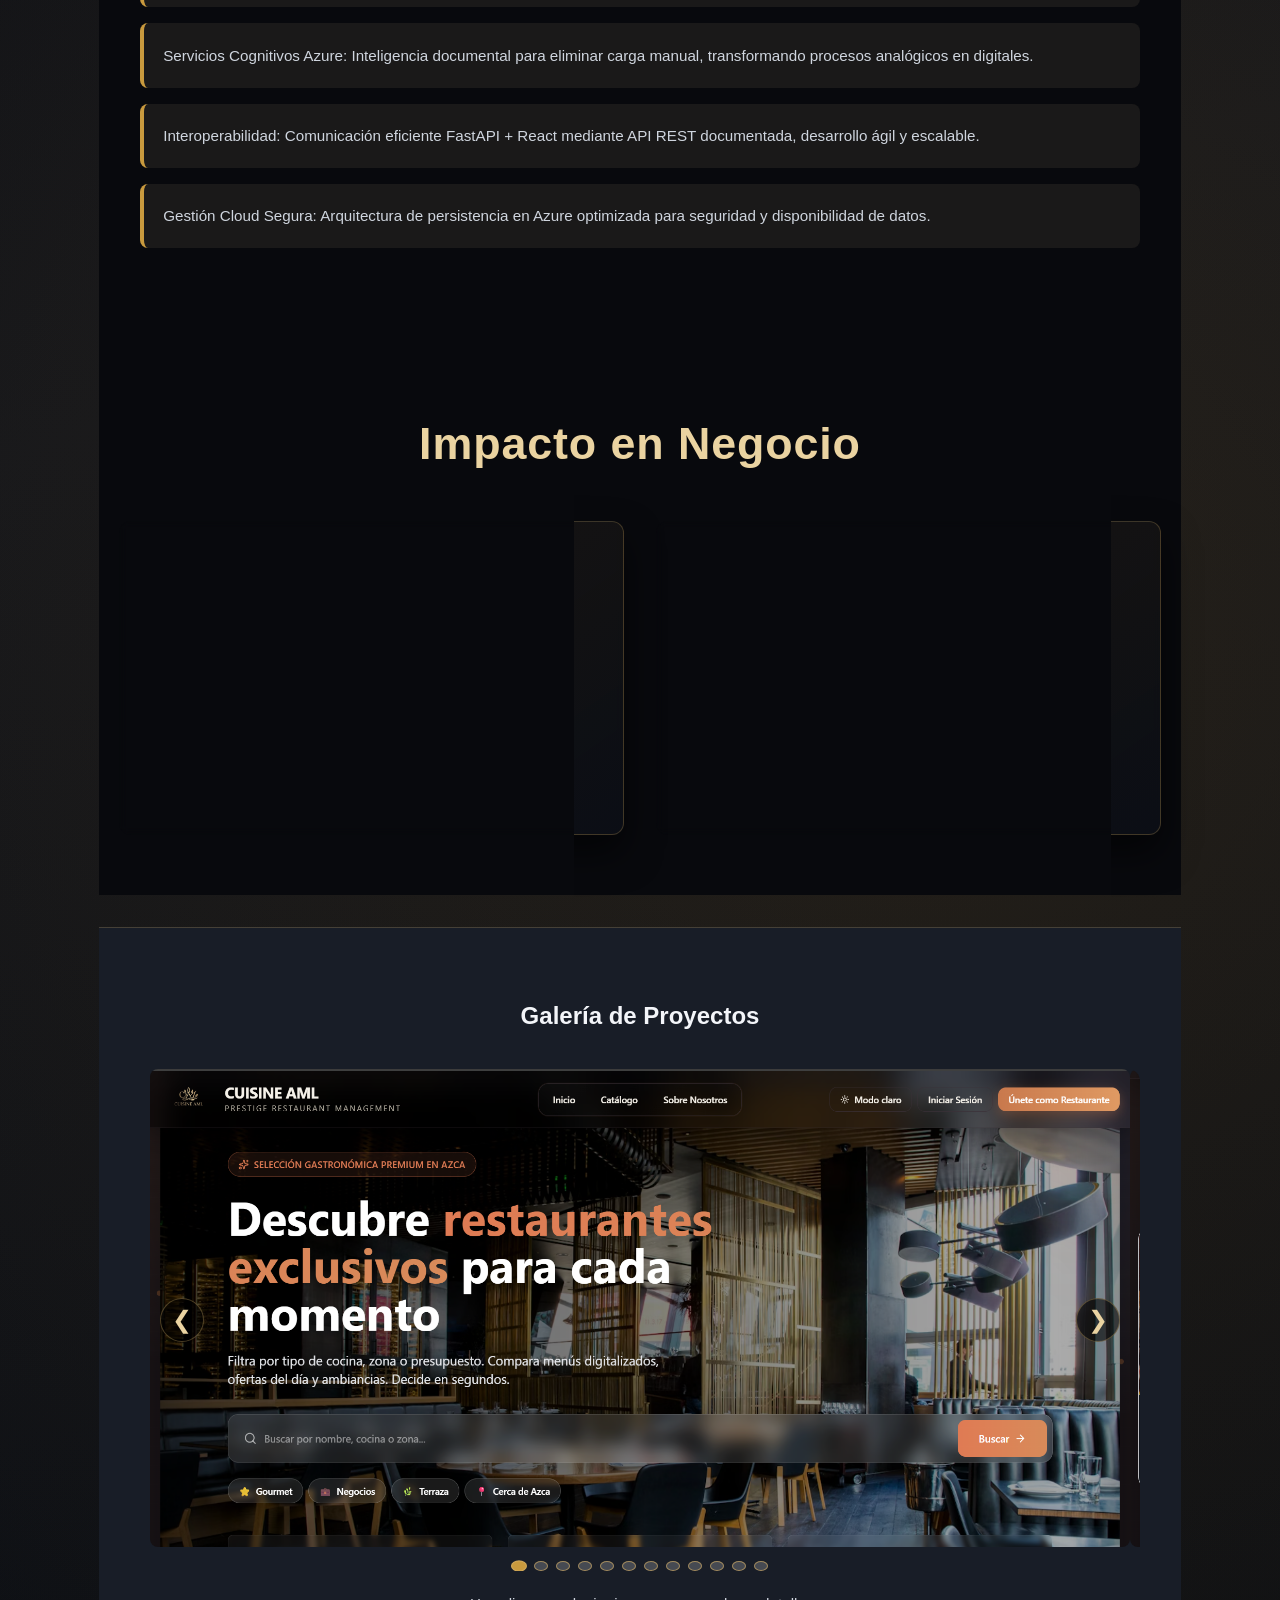
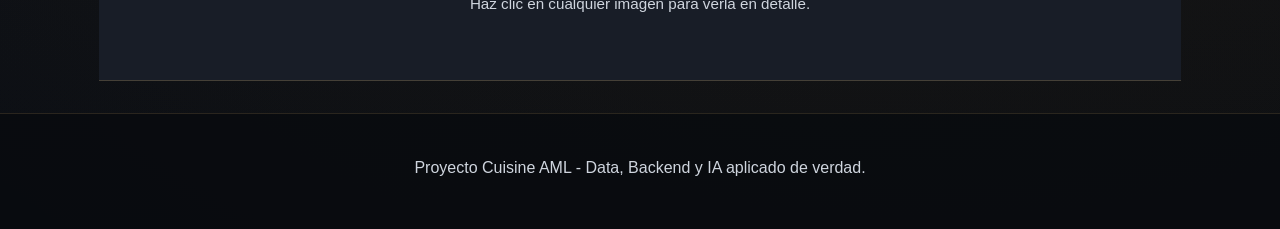
==== commit a79c51f2: "Añadido repo de github en amlcuisine" ====
--- a/amlCuisine.html
+++ b/amlCuisine.html
@@ -60,6 +60,16 @@
           completo del dato, desde un ticket físico procesado por OCR hasta una
           gráfica de tendencia en pantalla.
         </p>
+        <div class="project-cta" role="group" aria-label="Enlaces del proyecto">
+          <a
+            class="repo-link"
+            href="https://github.com/adnanhamidoun/lacuchara"
+            target="_blank"
+            rel="noopener noreferrer"
+            data-i18n="repoButton"
+            >Ver repositorio en GitHub</a
+          >
+        </div>
       </section>
 
       <!-- SECTION: ABOUT -->
@@ -426,6 +436,7 @@
             "Este proyecto fue mi gran campo de pruebas para unir todo lo aprendido: desde el desarrollo de interfaces modernas en React hasta la ingeniería de datos en la nube. Mi objetivo no era solo predecir ventas, sino crear una herramienta que un restaurador pudiera usar de verdad en su día a día.",
           welcomeText2:
             "Fue un reto de humildad técnica. Aprendí que de nada sirve tener un modelo de AutoML avanzado en la nube si no eres capaz de visualizar esos resultados de forma clara. Conectar los pipelines automatizados de Azure con un frontend dinámico me enseñó a gestionar el flujo completo del dato, desde un ticket físico procesado por OCR hasta una gráfica de tendencia en pantalla.",
+          repoButton: "Ver repositorio en GitHub",
           aboutTitle: "Acerca de Cuisine AML",
           aboutDesc:
             "Cuisine AML es una solución integral que automatiza la ingesta de datos y ofrece previsiones de demanda en tiempo real. Utiliza servicios cognitivos para digitalizar información y modelos de aprendizaje automático para predecir servicios y platos, presentando todo en un panel de control intuitivo.",
@@ -491,6 +502,7 @@
             "This project was my great testing ground to bring together everything I've learned: from developing modern interfaces in React to cloud data engineering. My goal wasn't just to predict sales, but to create a tool that a restaurant owner could actually use in their daily operations.",
           welcomeText2:
             "It was a challenge of technical humility. I learned that having an advanced AutoML model in the cloud means nothing if you can't visualize those results clearly. Connecting automated Azure pipelines with a dynamic frontend taught me how to manage the complete data flow, from a physical ticket processed by OCR to a trend chart on screen.",
+          repoButton: "View GitHub repository",
           aboutTitle: "About Cuisine AML",
           aboutDesc:
             "Cuisine AML is a comprehensive solution that automates data ingestion and delivers real-time demand forecasting. It uses cognitive services to digitize information and machine learning models to predict services and dishes, presenting everything in an intuitive control panel.",
--- a/styles/amlCuisine.css
+++ b/styles/amlCuisine.css
@@ -231,6 +231,37 @@
   text-align: justify;
 }
 
+.project-cta {
+  margin: 2rem auto 0;
+  display: flex;
+  justify-content: center;
+}
+
+.repo-link {
+  display: inline-flex;
+  align-items: center;
+  justify-content: center;
+  padding: 0.68rem 1.2rem;
+  border-radius: 999px;
+  text-decoration: none;
+  font-weight: 700;
+  letter-spacing: 0.01em;
+  color: #201505;
+  background: linear-gradient(135deg, var(--gold-bright), var(--gold-main));
+  border: 1px solid rgba(212, 175, 104, 0.55);
+  box-shadow: 0 10px 20px rgba(0, 0, 0, 0.26);
+  transition:
+    transform 0.2s ease,
+    box-shadow 0.2s ease,
+    filter 0.2s ease;
+}
+
+.repo-link:hover {
+  transform: translateY(-2px);
+  box-shadow: 0 14px 26px rgba(0, 0, 0, 0.3);
+  filter: brightness(1.05);
+}
+
 /* INFO CARD */
 .info-card {
   background: linear-gradient(
